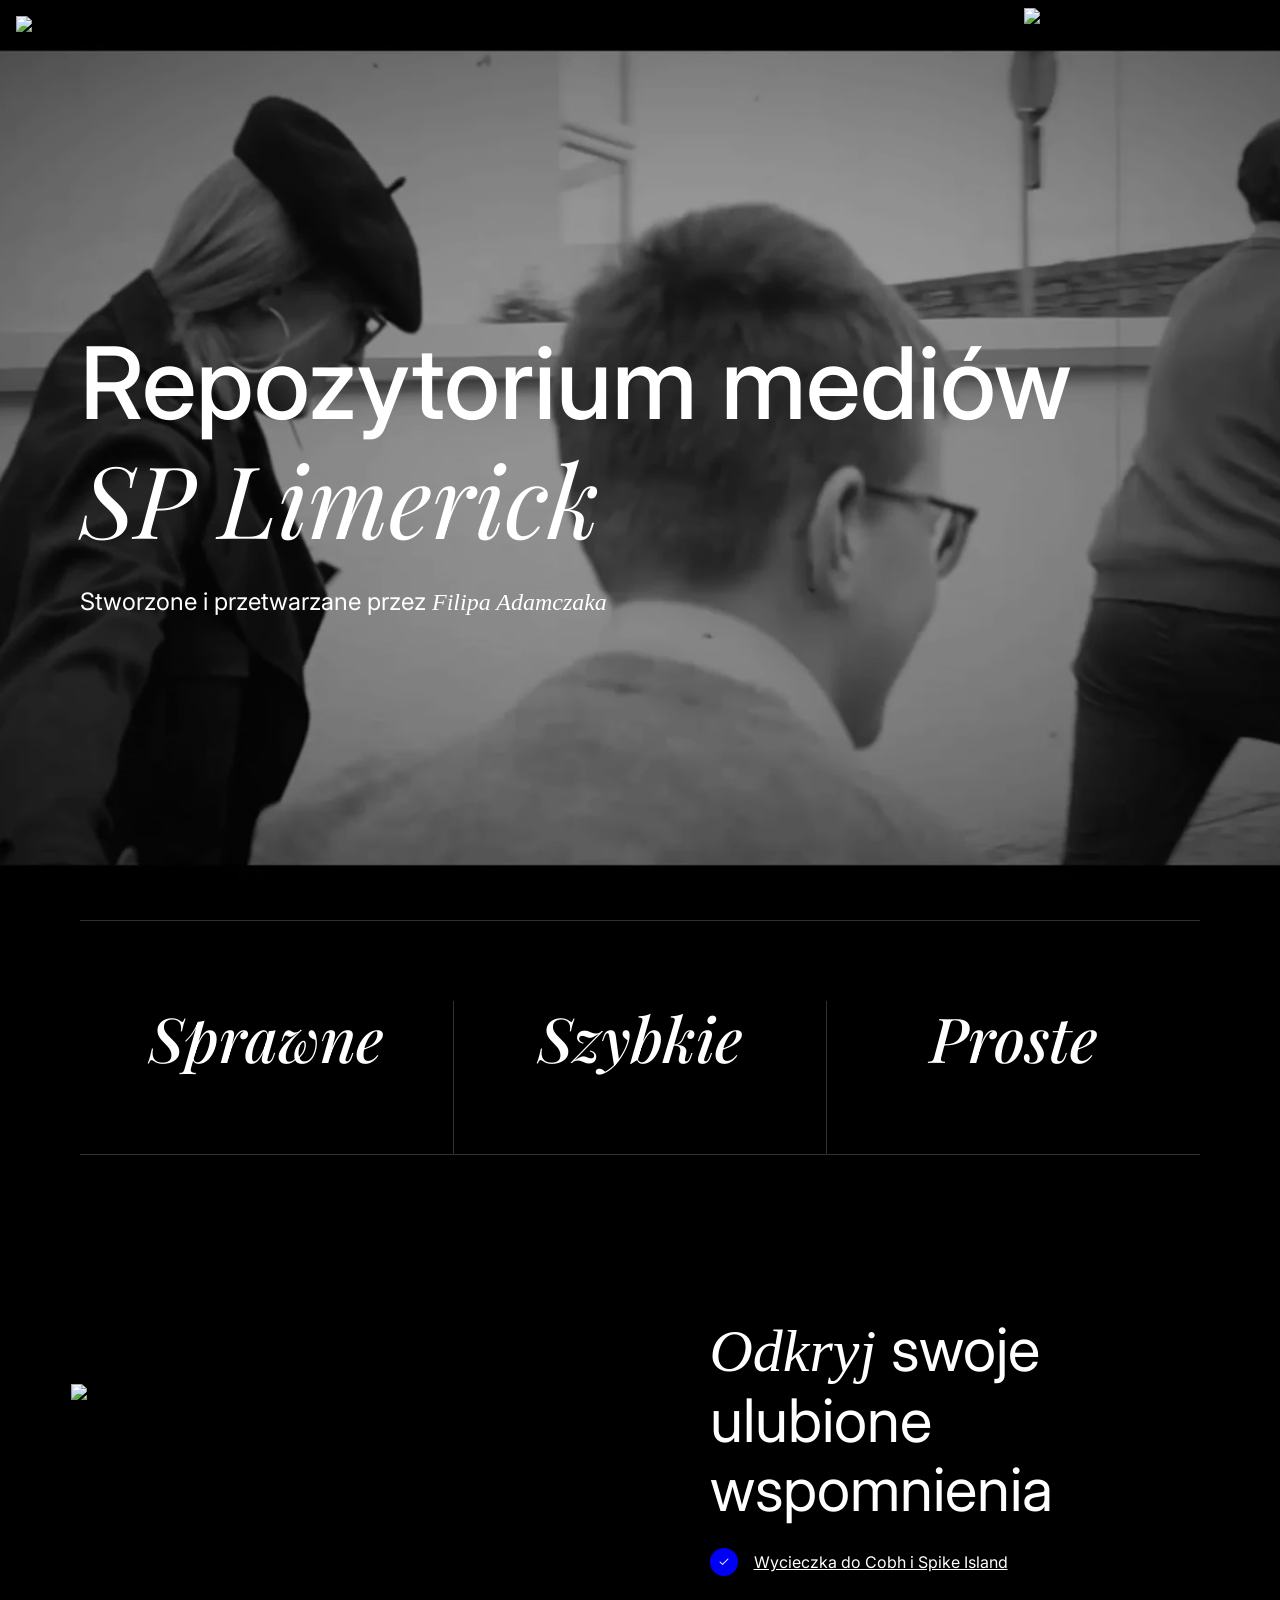
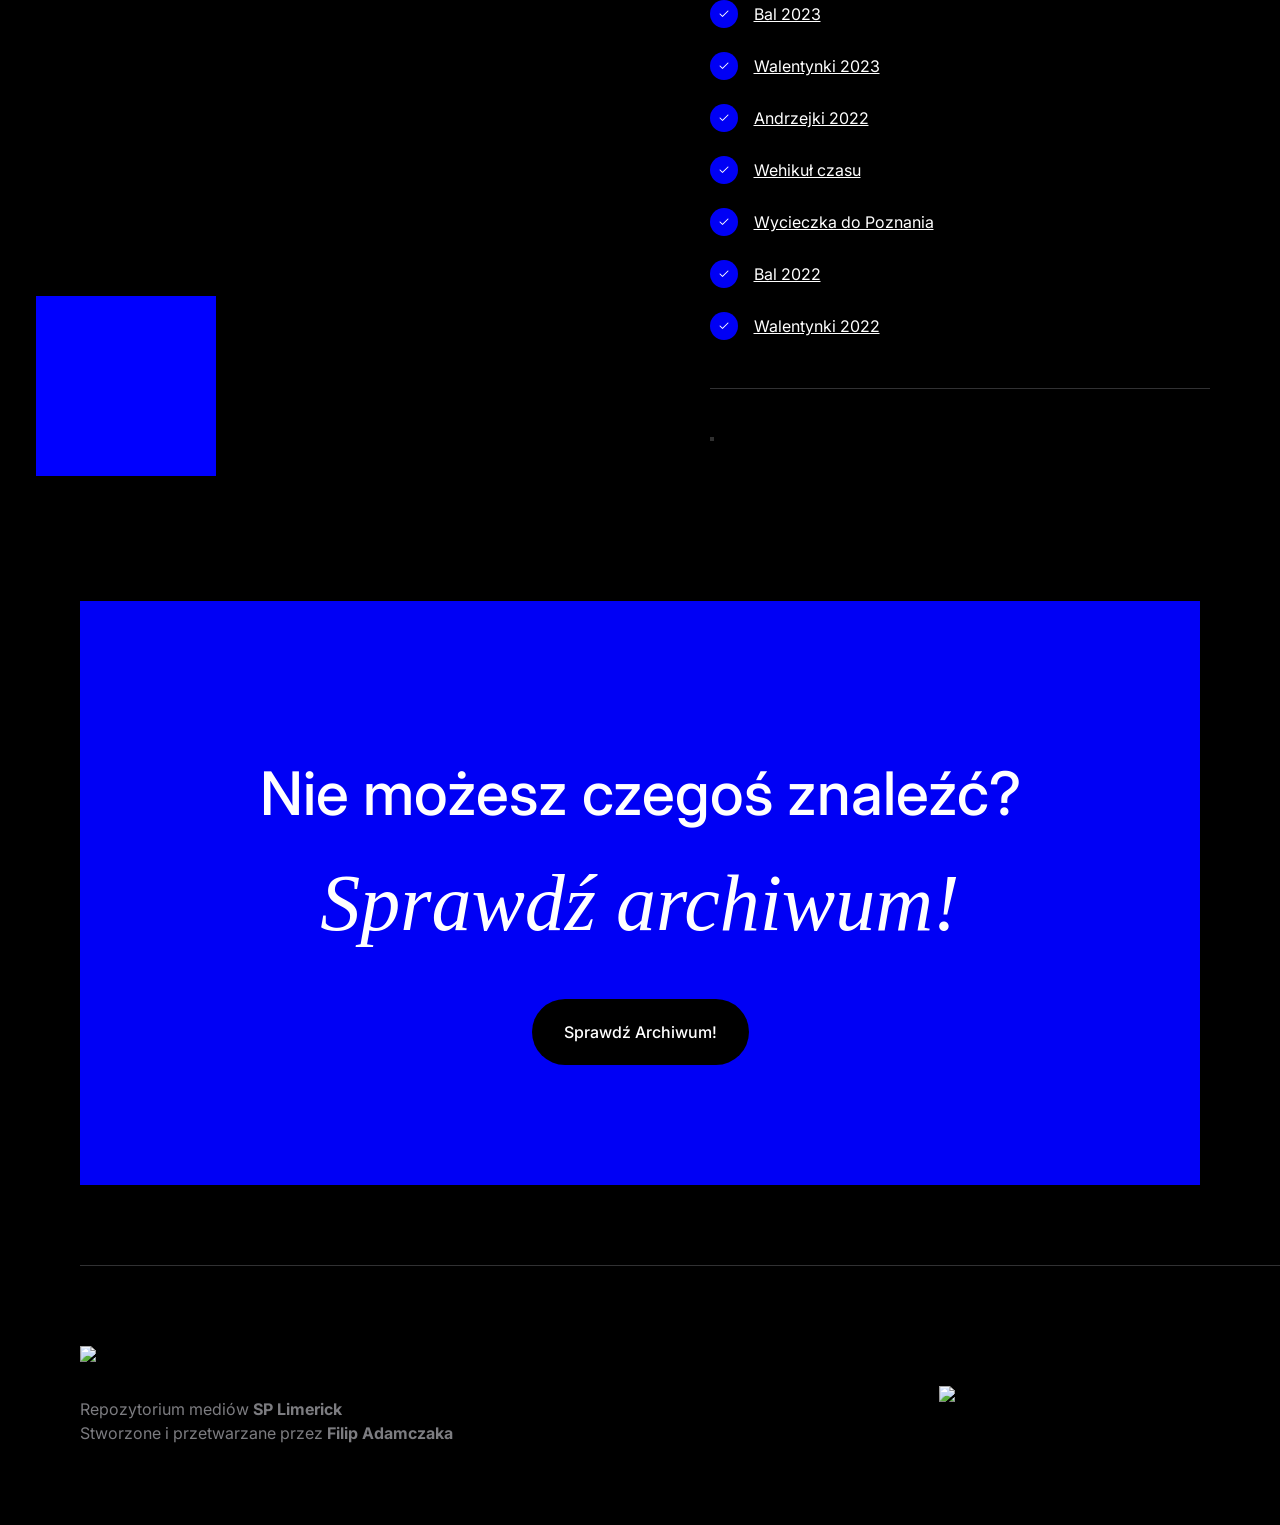
==== index.html @ 683670c6 "Update index.html" ====
<!DOCTYPE html>
<html lang="en">
  <head>
    <title>SP Limerick Media</title>
    <meta property="og:title" content="SP Limerick Media" />
    <meta name="viewport" content="width=device-width, initial-scale=1.0" />
    <meta charset="utf-8" />
    <meta property="twitter:card" content="summary_large_image" />

    <style data-tag="reset-style-sheet">
      html {  line-height: 1.15;}body {  margin: 0;}* {  box-sizing: border-box;  border-width: 0;  border-style: solid;}p,li,ul,pre,div,h1,h2,h3,h4,h5,h6,figure,blockquote,figcaption {  margin: 0;  padding: 0;}button {  background-color: transparent;}button,input,optgroup,select,textarea {  font-family: inherit;  font-size: 100%;  line-height: 1.15;  margin: 0;}button,select {  text-transform: none;}button,[type="button"],[type="reset"],[type="submit"] {  -webkit-appearance: button;}button::-moz-focus-inner,[type="button"]::-moz-focus-inner,[type="reset"]::-moz-focus-inner,[type="submit"]::-moz-focus-inner {  border-style: none;  padding: 0;}button:-moz-focus,[type="button"]:-moz-focus,[type="reset"]:-moz-focus,[type="submit"]:-moz-focus {  outline: 1px dotted ButtonText;}a {  color: inherit;  text-decoration: inherit;}input {  padding: 2px 4px;}img {  display: block;}html { scroll-behavior: smooth  }
    </style>
    <style data-tag="default-style-sheet">
      html {
        font-family: Inter;
        font-size: 16px;
      }

      body {
        font-weight: 400;
        font-style:normal;
        text-decoration: none;
        text-transform: none;
        letter-spacing: normal;
        line-height: 1.15;
        color: var(--dl-color-gray-black);
        background-color: var(--dl-color-gray-white);

      }
    </style>
    <link
      rel="shortcut icon"
      href="public/playground_assets/favicon.png"
      type="icon/png"
      sizes="32x32"
    />
    <link
      rel="stylesheet"
      href="https://fonts.googleapis.com/css2?family=Playfair+Display:ital,wght@0,400;0,500;0,600;0,700;0,800;0,900;1,400;1,500;1,600;1,700;1,800;1,900&amp;display=swap"
      data-tag="font"
    />
    <link
      rel="stylesheet"
      href="https://fonts.googleapis.com/css2?family=Inter:wght@100;200;300;400;500;600;700;800;900&amp;display=swap"
      data-tag="font"
    />
    <!--This is the head section-->
    <script type="text/javascript">
    (function(c,l,a,r,i,t,y){
        c[a]=c[a]||function(){(c[a].q=c[a].q||[]).push(arguments)};
        t=l.createElement(r);t.async=1;t.src="https://www.clarity.ms/tag/"+i;
        y=l.getElementsByTagName(r)[0];y.parentNode.insertBefore(t,y);
    })(window, document, "clarity", "script", "gxp3l5pkmu");
</script>
    <!-- <style> ... </style> -->
    <link
      rel="stylesheet"
      href="https://unpkg.com/blaze-slider@latest/dist/blaze.css"
    />
    <link rel="stylesheet" href="./style.css" />
  </head>
  <body>
    <div>
      <script
        type="text/javascript"
        src="https://unpkg.com/dangerous-html@0.1.12/dist/default/lib.umd.js"
      ></script>
      <link href="./home.css" rel="stylesheet" />

      <div class="home-container">
        <section class="home-hero">
          <video
            src="https://cdn-splimerick.filipadamczak.com/Filmik%20Strona.mp4"
            loop=""
            muted=""
            poster="public/playground_assets/2023-05-01%20%5B1%5D-1000h.png"
            preload="auto"
            autoplay=""
            playsinline=""
            class="home-video"
          ></video>
          <header data-thq="thq-navbar" class="home-navbar">
            <img
              alt="image"
              src="https://ccs-blob.filipadamczak.com/sp-limerick/SP%20Limerick%20Logo.png"
              class="home-branding"
            />
            <div data-thq="thq-burger-menu" class="home-burger-menu"></div>
            <div class="home-container1">
              <a
                href="https://filipadamczak.com"
                target="_blank"
                rel="noreferrer noopener"
                class="home-link"
              >
                <img
                  alt="image"
                  src="https://blob-assets.filipadamczak.com/public/Logo%20Upscaled%20(Cropped)%20White.png"
                  class="home-branding1"
                />
              </a>
            </div>
            <div data-thq="thq-mobile-menu" class="home-mobile-menu">
              <div
                data-thq="thq-mobile-menu-nav"
                data-role="Nav"
                class="home-nav"
              >
                <div class="home-container2">
                  <img
                    alt="image"
                    src="public/playground_assets/logo.svg"
                    class="home-image"
                  />
                  <div data-thq="thq-close-menu" class="home-menu-close">
                    <svg viewBox="0 0 1024 1024" class="home-icon">
                      <path
                        d="M810 274l-238 238 238 238-60 60-238-238-238 238-60-60 238-238-238-238 60-60 238 238 238-238z"
                      ></path>
                    </svg>
                  </div>
                </div>
                <nav
                  data-thq="thq-mobile-menu-nav-links"
                  data-role="Nav"
                  class="home-nav1"
                >
                  <span class="home-text">About</span>
                  <span class="home-text01">Features</span>
                  <span class="home-text02">Pricing</span>
                  <span class="home-text03">Team</span>
                  <span class="home-text04">Blog</span>
                </nav>
                <div class="home-container3">
                  <button class="home-login button">Login</button>
                  <button class="button">Register</button>
                </div>
              </div>
              <div class="home-icon-group">
                <svg viewBox="0 0 950.8571428571428 1024" class="home-icon02">
                  <path
                    d="M925.714 233.143c-25.143 36.571-56.571 69.143-92.571 95.429 0.571 8 0.571 16 0.571 24 0 244-185.714 525.143-525.143 525.143-104.571 0-201.714-30.286-283.429-82.857 14.857 1.714 29.143 2.286 44.571 2.286 86.286 0 165.714-29.143 229.143-78.857-81.143-1.714-149.143-54.857-172.571-128 11.429 1.714 22.857 2.857 34.857 2.857 16.571 0 33.143-2.286 48.571-6.286-84.571-17.143-148-91.429-148-181.143v-2.286c24.571 13.714 53.143 22.286 83.429 23.429-49.714-33.143-82.286-89.714-82.286-153.714 0-34.286 9.143-65.714 25.143-93.143 90.857 112 227.429 185.143 380.571 193.143-2.857-13.714-4.571-28-4.571-42.286 0-101.714 82.286-184.571 184.571-184.571 53.143 0 101.143 22.286 134.857 58.286 41.714-8 81.714-23.429 117.143-44.571-13.714 42.857-42.857 78.857-81.143 101.714 37.143-4 73.143-14.286 106.286-28.571z"
                  ></path></svg
                ><svg viewBox="0 0 877.7142857142857 1024" class="home-icon04">
                  <path
                    d="M585.143 512c0-80.571-65.714-146.286-146.286-146.286s-146.286 65.714-146.286 146.286 65.714 146.286 146.286 146.286 146.286-65.714 146.286-146.286zM664 512c0 124.571-100.571 225.143-225.143 225.143s-225.143-100.571-225.143-225.143 100.571-225.143 225.143-225.143 225.143 100.571 225.143 225.143zM725.714 277.714c0 29.143-23.429 52.571-52.571 52.571s-52.571-23.429-52.571-52.571 23.429-52.571 52.571-52.571 52.571 23.429 52.571 52.571zM438.857 152c-64 0-201.143-5.143-258.857 17.714-20 8-34.857 17.714-50.286 33.143s-25.143 30.286-33.143 50.286c-22.857 57.714-17.714 194.857-17.714 258.857s-5.143 201.143 17.714 258.857c8 20 17.714 34.857 33.143 50.286s30.286 25.143 50.286 33.143c57.714 22.857 194.857 17.714 258.857 17.714s201.143 5.143 258.857-17.714c20-8 34.857-17.714 50.286-33.143s25.143-30.286 33.143-50.286c22.857-57.714 17.714-194.857 17.714-258.857s5.143-201.143-17.714-258.857c-8-20-17.714-34.857-33.143-50.286s-30.286-25.143-50.286-33.143c-57.714-22.857-194.857-17.714-258.857-17.714zM877.714 512c0 60.571 0.571 120.571-2.857 181.143-3.429 70.286-19.429 132.571-70.857 184s-113.714 67.429-184 70.857c-60.571 3.429-120.571 2.857-181.143 2.857s-120.571 0.571-181.143-2.857c-70.286-3.429-132.571-19.429-184-70.857s-67.429-113.714-70.857-184c-3.429-60.571-2.857-120.571-2.857-181.143s-0.571-120.571 2.857-181.143c3.429-70.286 19.429-132.571 70.857-184s113.714-67.429 184-70.857c60.571-3.429 120.571-2.857 181.143-2.857s120.571-0.571 181.143 2.857c70.286 3.429 132.571 19.429 184 70.857s67.429 113.714 70.857 184c3.429 60.571 2.857 120.571 2.857 181.143z"
                  ></path></svg
                ><svg viewBox="0 0 602.2582857142856 1024" class="home-icon06">
                  <path
                    d="M548 6.857v150.857h-89.714c-70.286 0-83.429 33.714-83.429 82.286v108h167.429l-22.286 169.143h-145.143v433.714h-174.857v-433.714h-145.714v-169.143h145.714v-124.571c0-144.571 88.571-223.429 217.714-223.429 61.714 0 114.857 4.571 130.286 6.857z"
                  ></path>
                </svg>
              </div>
            </div>
          </header>
          <div class="home-hero-content">
            <div class="home-header-container">
              <div class="home-header">
                <h1 class="home-heading">
                  <span>Repozytorium mediów</span>
                  <span class="home-text06">SP Limerick</span>
                </h1>
              </div>
              <p class="home-caption">
                <span>Stworzone i przetwarzane przez</span>
                <span class="home-text08">Filipa Adamczaka</span>
              </p>
            </div>
          </div>
        </section>
        <section class="home-statistics">
          <div class="home-content">
            <div class="home-stat"><h3 class="home-header1">Sprawne</h3></div>
            <div class="home-stat1"><h3 class="home-header2">Szybkie</h3></div>
            <div class="home-stat2"><h3 class="home-header3">Proste</h3></div>
          </div>
        </section>
        <section class="home-experience">
          <div class="home-images">
            <div class="home-square"></div>
            <img
              alt="image"
              src="http://ccs-blob.filipadamczak.com/sp-limerick/IMG_9161-min.png"
              loading="eager"
              class="home-image1"
            />
          </div>
          <div class="home-content1">
            <div class="home-header4">
              <div class="home-header-container1">
                <div class="home-header5">
                  <h2 class="home-heading1">
                    <span class="home-text09">Odkryj</span>
                    <span class="home-text10">swoje ulubione wspomnienia</span>
                  </h2>
                </div>
              </div>
              <div class="home-checkmarks">
                <div class="home-check">
                  <div class="home-mark">
                    <svg viewBox="0 0 1024 1024" class="home-icon08">
                      <path
                        d="M823.168 225.835l-439.168 439.168-183.168-183.168c-16.683-16.683-43.691-16.683-60.331 0s-16.683 43.691 0 60.331l213.333 213.333c16.683 16.683 43.691 16.683 60.331 0l469.333-469.333c16.683-16.683 16.683-43.691 0-60.331s-43.691-16.683-60.331 0z"
                      ></path>
                    </svg>
                  </div>
                  <a
                    href="https://filipadamczak-my.sharepoint.com/personal/filip_filipadamczak_com/_layouts/15/guestaccess.aspx?folderid=02a0b599914494389ad42251183e16175&amp;authkey=AcMAd1RqOwuYoLuSxH-uqhs&amp;e=JnrC5P"
                    target="_blank"
                    rel="noreferrer noopener"
                    class="home-link01"
                  >
                    <span>Wycieczka do Cobh i Spike Island</span>
                    <br />
                  </a>
                </div>
                <div class="home-check1">
                  <div class="home-mark1">
                    <svg viewBox="0 0 1024 1024" class="home-icon10">
                      <path
                        d="M823.168 225.835l-439.168 439.168-183.168-183.168c-16.683-16.683-43.691-16.683-60.331 0s-16.683 43.691 0 60.331l213.333 213.333c16.683 16.683 43.691 16.683 60.331 0l469.333-469.333c16.683-16.683 16.683-43.691 0-60.331s-43.691-16.683-60.331 0z"
                      ></path>
                    </svg>
                  </div>
                  <a
                    href="https://filipadamczak-my.sharepoint.com/personal/filip_filipadamczak_com/_layouts/15/guestaccess.aspx?folderid=01fcbf739a4ff4244b2dd5956a42b3aee&amp;authkey=ATx5HWiwb44nwzX4aOu2Ka8&amp;e=3gxUBT"
                    target="_blank"
                    rel="noreferrer noopener"
                    class="home-link02"
                  >
                    Bal 2023
                  </a>
                </div>
                <div class="home-check2">
                  <div class="home-mark2">
                    <svg viewBox="0 0 1024 1024" class="home-icon12">
                      <path
                        d="M823.168 225.835l-439.168 439.168-183.168-183.168c-16.683-16.683-43.691-16.683-60.331 0s-16.683 43.691 0 60.331l213.333 213.333c16.683 16.683 43.691 16.683 60.331 0l469.333-469.333c16.683-16.683 16.683-43.691 0-60.331s-43.691-16.683-60.331 0z"
                      ></path>
                    </svg>
                  </div>
                  <a
                    href="https://filipadamczak-my.sharepoint.com/personal/filip_filipadamczak_com/_layouts/15/guestaccess.aspx?folderid=016effb9b007f4c73b99d6dff1c5afe87&amp;authkey=AfjcPGSN0WfAYZ_0Mjq0sW4&amp;e=fj2Yh7"
                    target="_blank"
                    rel="noreferrer noopener"
                    class="home-link03"
                  >
                    Walentynki 2023
                  </a>
                </div>
                <div class="home-check3">
                  <div class="home-mark3">
                    <svg viewBox="0 0 1024 1024" class="home-icon14">
                      <path
                        d="M823.168 225.835l-439.168 439.168-183.168-183.168c-16.683-16.683-43.691-16.683-60.331 0s-16.683 43.691 0 60.331l213.333 213.333c16.683 16.683 43.691 16.683 60.331 0l469.333-469.333c16.683-16.683 16.683-43.691 0-60.331s-43.691-16.683-60.331 0z"
                      ></path>
                    </svg>
                  </div>
                  <a
                    href="https://filipadamczak-my.sharepoint.com/personal/filip_filipadamczak_com/_layouts/15/guestaccess.aspx?folderid=0ee6f9d4d08834488b7455e1b4be608fb&amp;authkey=AcQklXoSgnJ-63887XmArR4&amp;e=xPGD71"
                    target="_blank"
                    rel="noreferrer noopener"
                    class="home-link04"
                  >
                    Andrzejki 2022
                  </a>
                </div>
                <div class="home-check4">
                  <div class="home-mark4">
                    <svg viewBox="0 0 1024 1024" class="home-icon16">
                      <path
                        d="M823.168 225.835l-439.168 439.168-183.168-183.168c-16.683-16.683-43.691-16.683-60.331 0s-16.683 43.691 0 60.331l213.333 213.333c16.683 16.683 43.691 16.683 60.331 0l469.333-469.333c16.683-16.683 16.683-43.691 0-60.331s-43.691-16.683-60.331 0z"
                      ></path>
                    </svg>
                  </div>
                  <a
                    href="https://filipadamczak-my.sharepoint.com/personal/filip_filipadamczak_com/_layouts/15/guestaccess.aspx?folderid=006a41e6026ef476a8a5d2c0b2921f325&amp;authkey=AVzF8C7J87rmwbfgvB8iPxA&amp;e=FfNuc4"
                    target="_blank"
                    rel="noreferrer noopener"
                    class="home-link05"
                  >
                    Wehikuł czasu
                  </a>
                </div>
                <div class="home-check5">
                  <div class="home-mark5">
                    <svg viewBox="0 0 1024 1024" class="home-icon18">
                      <path
                        d="M823.168 225.835l-439.168 439.168-183.168-183.168c-16.683-16.683-43.691-16.683-60.331 0s-16.683 43.691 0 60.331l213.333 213.333c16.683 16.683 43.691 16.683 60.331 0l469.333-469.333c16.683-16.683 16.683-43.691 0-60.331s-43.691-16.683-60.331 0z"
                      ></path>
                    </svg>
                  </div>
                  <a
                    href="https://filipadamczak-my.sharepoint.com/personal/filip_filipadamczak_com/_layouts/15/guestaccess.aspx?folderid=0e0e594c2cf5f49b38a7736758115ee82&amp;authkey=AaWKbink26ZsaRet6jGJwas&amp;e=zv1NYG"
                    target="_blank"
                    rel="noreferrer noopener"
                    class="home-link06"
                  >
                    Wycieczka do Poznania
                  </a>
                </div>
                <div class="home-check6">
                  <div class="home-mark6">
                    <svg viewBox="0 0 1024 1024" class="home-icon20">
                      <path
                        d="M823.168 225.835l-439.168 439.168-183.168-183.168c-16.683-16.683-43.691-16.683-60.331 0s-16.683 43.691 0 60.331l213.333 213.333c16.683 16.683 43.691 16.683 60.331 0l469.333-469.333c16.683-16.683 16.683-43.691 0-60.331s-43.691-16.683-60.331 0z"
                      ></path>
                    </svg>
                  </div>
                  <a
                    href="https://filipadamczak-my.sharepoint.com/personal/filip_filipadamczak_com/_layouts/15/guestaccess.aspx?folderid=067d9b7403c0b4b0aa3903c9ce6a5c84b&amp;authkey=Ae63dDQdIKiRPOkwkW3kAW8&amp;e=a09r9g"
                    target="_blank"
                    rel="noreferrer noopener"
                    class="home-link07"
                  >
                    Bal 2022
                  </a>
                </div>
                <div class="home-check7">
                  <div class="home-mark7">
                    <svg viewBox="0 0 1024 1024" class="home-icon22">
                      <path
                        d="M823.168 225.835l-439.168 439.168-183.168-183.168c-16.683-16.683-43.691-16.683-60.331 0s-16.683 43.691 0 60.331l213.333 213.333c16.683 16.683 43.691 16.683 60.331 0l469.333-469.333c16.683-16.683 16.683-43.691 0-60.331s-43.691-16.683-60.331 0z"
                      ></path>
                    </svg>
                  </div>
                  <a
                    href="https://filipadamczak-my.sharepoint.com/personal/filip_filipadamczak_com/_layouts/15/guestaccess.aspx?folderid=0a07707d7262a430cad7d50e803e9c0d1&amp;authkey=AUK_2tAzVd1ctJ2fL8TYGdc&amp;e=yGq73y"
                    target="_blank"
                    rel="noreferrer noopener"
                    class="home-link08"
                  >
                    Walentynki 2022
                  </a>
                </div>
              </div>
            </div>
            <div class="home-testimonial"></div>
          </div>
        </section>
        <section class="home-create">
          <div class="home-content2">
            <div class="home-header6">
              <h2 class="home-heading2">
                <span class="home-text13">Nie możesz czegoś znaleźć?</span>
                <br />
                <span class="home-text14">Sprawdź archiwum!</span>
                <br />
              </h2>
            </div>
            <a
              href="https://archive.filipadamczak.com"
              target="_blank"
              rel="noreferrer noopener"
              class="home-link09 button"
            >
              <span class="home-text16">
                <span>Sprawdź archiwum!</span>
                <br />
              </span>
            </a>
          </div>
        </section>
        <div class="home-footer">
          <div class="home-content3">
            <div class="home-main">
              <div class="home-branding2">
                <a
                  href="https://filipadamczak.com"
                  target="_blank"
                  rel="noreferrer noopener"
                  class="home-link10"
                >
                  <img
                    alt="image"
                    src="https://blob-assets.filipadamczak.com/public/Logo%20Upscaled%20(Cropped)%20White.png"
                    class="home-image2"
                  />
                </a>
                <span class="home-text19">
                  <span>Repozytorium mediów</span>
                  <span class="home-text21">SP Limerick</span>
                  <br />
                  <span>Stworzone i przetwarzane przez</span>
                  <span class="home-text24">Filip Adamczaka</span>
                  <br />
                  <span></span>
                </span>
              </div>
              <div class="home-links"></div>
              <img
                alt="image"
                src="https://ccs-blob.filipadamczak.com/sp-limerick/SP%20Limerick%20Logo.png"
                class="home-image2"
              />
            </div>
          </div>
        </div>
        <div>
          <dangerous-html
            html="<script>
document.addEventListener('DOMContentLoaded', function() {
  // get the element with the 'scroll-top' data-role
  const scrollTopBtn = document.querySelector('[data-role='scroll-top']');

  // when the element is clicked
  scrollTopBtn.addEventListener('click', function() {
    // smoothly scroll to the top of the page
    window.scrollTo({
      top: 0,
      behavior: 'smooth'
    });
  });
});
</script>
"
          ></dangerous-html>
        </div>
      </div>
    </div>
    <script
      data-section-id="navbar"
      src="https://unpkg.com/@teleporthq/teleport-custom-scripts"
    ></script>
    <script src="https://unpkg.com/blaze-slider@latest/dist/blaze-slider.min.js"></script>
  </body>
</html>
---- style.css ----
:root {
  --dl-color-gray-500: #595959;
  --dl-color-gray-700: #999999;
  --dl-color-gray-900: #D9D9D9;
  --dl-size-size-large: 144px;
  --dl-size-size-small: 48px;
  --dl-color-danger-300: #A22020;
  --dl-color-danger-500: #BF2626;
  --dl-color-danger-700: #E14747;
  --dl-color-gray-black: #000000;
  --dl-color-gray-white: #FFFFFF;
  --dl-size-size-medium: 96px;
  --dl-size-size-xlarge: 192px;
  --dl-size-size-xsmall: 16px;
  --dl-space-space-unit: 16px;
  --dl-color-primary-100: #003EB3;
  --dl-color-primary-300: #0074F0;
  --dl-color-primary-500: #14A9FF;
  --dl-color-primary-700: #85DCFF;
  --dl-color-success-300: #199033;
  --dl-color-success-500: #32A94C;
  --dl-color-success-700: #4CC366;
  --dl-size-size-xxlarge: 288px;
  --dl-size-size-maxwidth: 1400px;
  --dl-radius-radius-round: 50%;
  --dl-space-space-halfunit: 8px;
  --dl-space-space-sixunits: 96px;
  --dl-space-space-twounits: 32px;
  --dl-radius-radius-radius2: 2px;
  --dl-radius-radius-radius4: 4px;
  --dl-radius-radius-radius8: 8px;
  --dl-space-space-fiveunits: 80px;
  --dl-space-space-fourunits: 64px;
  --dl-space-space-threeunits: 48px;
  --dl-space-space-oneandhalfunits: 24px;
}
.button {
  color: #ffffff;
  cursor: pointer;
  display: inline-block;
  padding: 0.5rem 1rem;
  font-style: normal;
  transition: 0.3s;
  font-weight: 500;
  padding-top: var(--dl-space-space-oneandhalfunits);
  border-color: var(--dl-color-gray-black);
  border-width: 0px;
  padding-left: var(--dl-space-space-twounits);
  border-radius: 40px;
  padding-right: var(--dl-space-space-twounits);
  padding-bottom: var(--dl-space-space-oneandhalfunits);
  background-color: #0000F5;
}
.button:hover {
  opacity: 0.7;
}
.input {
  color: var(--dl-color-gray-black);
  cursor: auto;
  padding: 0.5rem 1rem;
  border-color: var(--dl-color-gray-black);
  border-width: 1px;
  border-radius: 4px;
  background-color: var(--dl-color-gray-white);
}
.textarea {
  color: var(--dl-color-gray-black);
  cursor: auto;
  padding: 0.5rem;
  border-color: var(--dl-color-gray-black);
  border-width: 1px;
  border-radius: 4px;
  background-color: var(--dl-color-gray-white);
}
.list {
  width: 100%;
  margin: 1em 0px 1em 0px;
  display: block;
  padding: 0px 0px 0px 1.5rem;
  list-style-type: none;
  list-style-position: outside;
}
.list-item {
  display: list-item;
}
.teleport-show {
  display: flex !important;
  transform: translateX(0%) !important;
}
.slide-title {
  color: white;
  cursor: pointer;
  display: flex;
  font-size: 16px;
  transition: 0.3s;
  align-items: flex-start;
  font-weight: 500;
  border-color: transparent;
  flex-direction: row;
  padding-bottom: var(--dl-space-space-halfunit);
  justify-content: space-between;
  border-bottom-width: 2px;
}
.slide-title:hover {
  opacity: 0.5;
}
.slide-title-active {
  border-color: #0000F5;
}
.banner {
  cursor: pointer;
  display: flex;
  max-width: auto;
  align-items: flex-start;
  border-width: 0px;
  flex-direction: row;
  background-color: #0000F5;
}
.banner-smaller {
  width: 620px;
  height: 460px;
}
.swiper-pagination {
  cursor: grab;
  z-index: 10;
  list-style: none;
  text-align: center;
}
.swiper-pagination-bullet {
  width: 12px;
  cursor: pointer;
  height: 12px;
  display: inline-block;
  transition: width .25s ease;
  border-radius: 12px;
  background-color: ef9911;
}
.swiper-pagination-bullet-active {
  width: 45px;
  opacity: 1 !important;
}
.objective {
  gap: var(--dl-space-space-oneandhalfunits);
  width: 100%;
  display: flex;
  max-width: 280px;
  align-items: flex-start;
  flex-direction: column;
  justify-content: flex-start;
}
.value {
  width: 100%;
  display: flex;
  align-items: center;
  padding-top: var(--dl-space-space-oneandhalfunits);
  flex-direction: row;
  padding-bottom: var(--dl-space-space-oneandhalfunits);
  justify-content: center;
}
.accordion {
  gap: var(--dl-space-space-oneandhalfunits);
  width: 100%;
  cursor: pointer;
  display: flex;
  align-items: baseline;
  padding-top: var(--dl-space-space-oneandhalfunits);
  border-color: #313133;
  flex-direction: row;
  padding-bottom: var(--dl-space-space-oneandhalfunits);
  justify-content: space-between;
  border-bottom-width: 1px;
}
.accordion-content {
  color: #7C7C80;
  width: 100%;
  display: none;
  max-width: 560px;
  line-height: 24px;
}
.accordion-active {
  display: flex;
}



.blaze-track {
  cursor: grabbing;
}


.slider {
  -slides-to-show: 3;
}

.Content {
  font-size: 16px;
  font-family: Inter;
  font-weight: 400;
  line-height: 1.15;
  text-transform: none;
  text-decoration: none;
}
@media(max-width: 991px) {
  .banner {
    flex-direction: column;
  }
  .swiper-pagination-bullet {
    opacity: 0.5;
    background-color: #ffffff;
  }
  .objective {
    flex: 1;
  }
  .accordion {
    gap: var(--dl-space-space-unit);
    padding-top: var(--dl-space-space-unit);
    padding-bottom: var(--dl-space-space-unit);
  }
  .accordion-content {
    font-size: 14px;
    line-height: 21px;
  }
}
@media(max-width: 767px) {
  .objective {
    gap: var(--dl-space-space-unit);
    max-width: 100%;
  }
  .value {
    padding-top: 0px;
    padding-bottom: var(--dl-space-space-unit);
  }
}
@media(max-width: 479px) {
  .button {
    width: 100%;
  }
}
---- home.css ----
.home-container {
  width: 100%;
  display: flex;
  overflow: hidden;
  min-height: 100vh;
  align-items: center;
  flex-direction: column;
  background-color: #000000;
}
.home-hero {
  width: 100%;
  height: 920px;
  display: flex;
  position: relative;
  align-items: center;
  padding-left: var(--dl-space-space-fiveunits);
  flex-direction: column;
  justify-content: flex-start;
}
.home-video {
  top: 0px;
  left: 0px;
  width: 100%;
  filter: opacity(0.6);
  height: 916px;
  position: absolute;
  object-fit: cover;
}
.home-navbar {
  top: 0px;
  right: 0px;
  width: 100%;
  display: flex;
  z-index: 1000;
  position: absolute;
  max-width: var(--dl-size-size-maxwidth);
  align-self: flex-start;
  align-items: center;
  justify-content: space-between;
}
.home-branding {
  width: 80px;
  height: auto;
  margin-top: var(--dl-space-space-unit);
  object-fit: cover;
  margin-left: var(--dl-space-space-unit);
}
.home-burger-menu {
  display: flex;
  align-items: center;
  justify-content: center;
}
.home-container1 {
  flex: 0 0 auto;
  width: auto;
  height: auto;
  display: flex;
  align-items: space-between;
  flex-direction: column;
}
.home-link {
  display: contents;
}
.home-branding1 {
  width: 240px;
  align-self: center;
  margin-top: 0px;
  object-fit: cover;
  margin-right: var(--dl-space-space-unit);
  text-decoration: none;
}
.home-mobile-menu {
  top: 0px;
  left: 0px;
  color: var(--dl-color-gray-white);
  width: 100%;
  height: 100vh;
  display: flex;
  padding: 32px;
  z-index: 100;
  position: fixed;
  transform: translateX(100%);
  transition: 0.5s;
  flex-direction: column;
  justify-content: space-between;
  background-color: var(--dl-color-gray-black);
}
.home-nav {
  display: flex;
  align-items: flex-start;
  flex-direction: column;
}
.home-container2 {
  width: 100%;
  display: flex;
  align-items: center;
  margin-bottom: var(--dl-space-space-threeunits);
  justify-content: space-between;
}
.home-image {
  height: 2rem;
}
.home-menu-close {
  display: flex;
  align-items: center;
  justify-content: center;
}
.home-icon {
  fill: var(--dl-color-gray-white);
  width: var(--dl-size-size-xsmall);
  height: var(--dl-size-size-xsmall);
}
.home-nav1 {
  flex: 0 0 auto;
  display: flex;
  align-items: flex-start;
  flex-direction: column;
}
.home-text {
  margin-bottom: var(--dl-space-space-unit);
}
.home-text01 {
  margin-bottom: var(--dl-space-space-unit);
}
.home-text02 {
  margin-bottom: var(--dl-space-space-unit);
}
.home-text03 {
  margin-bottom: var(--dl-space-space-unit);
}
.home-text04 {
  margin-bottom: var(--dl-space-space-unit);
}
.home-container3 {
  flex: 0 0 auto;
  width: auto;
  display: flex;
  margin-top: var(--dl-space-space-unit);
  align-items: center;
  flex-direction: row;
}
.home-login {
  margin-right: var(--dl-space-space-twounits);
}
.home-icon-group {
  fill: var(--dl-color-gray-white);
  display: flex;
}
.home-icon02 {
  width: var(--dl-size-size-xsmall);
  height: var(--dl-size-size-xsmall);
  margin-right: var(--dl-space-space-twounits);
}
.home-icon04 {
  width: var(--dl-size-size-xsmall);
  height: var(--dl-size-size-xsmall);
  margin-right: var(--dl-space-space-twounits);
}
.home-icon06 {
  width: var(--dl-size-size-xsmall);
  height: var(--dl-size-size-xsmall);
}
.home-hero-content {
  gap: var(--dl-space-space-fiveunits);
  width: 100%;
  height: 913px;
  display: flex;
  z-index: 100;
  max-width: var(--dl-size-size-maxwidth);
  align-items: flex-start;
  flex-direction: column;
  justify-content: center;
}
.home-header-container {
  gap: var(--dl-space-space-oneandhalfunits);
  display: flex;
  align-items: flex-start;
  flex-direction: column;
  justify-content: center;
}
.home-header {
  display: flex;
  align-items: flex-start;
  flex-direction: column;
}
.home-heading {
  color: rgb(255, 255, 255);
  width: 1000px;
  font-size: 100px;
  max-width: 1000px;
  font-style: normal;
  margin-top: var(--dl-space-space-unit);
  font-weight: 500;
  padding-top: var(--dl-space-space-unit);
}
.home-text06 {
  font-style: italic;
  font-family: Playfair Display;
  font-weight: 400;
}
.home-caption {
  color: rgb(255, 255, 255);
  font-size: 24px;
  max-width: 600px;
  line-height: 36px;
}
.home-text08 {
  font-style: italic;
  font-family: Georgia;
  font-weight: 400;
}
.home-statistics {
  width: 100%;
  display: flex;
  max-width: var(--dl-size-size-maxwidth);
  align-items: center;
  padding-left: var(--dl-space-space-fiveunits);
  padding-right: var(--dl-space-space-fiveunits);
  flex-direction: column;
  padding-bottom: var(--dl-space-space-fiveunits);
  justify-content: center;
}
.home-content {
  width: 100%;
  display: flex;
  align-items: flex-start;
  padding-top: var(--dl-space-space-fiveunits);
  border-color: #313133;
  flex-direction: row;
  justify-content: flex-start;
  border-top-width: 1px;
  border-bottom-width: 1px;
}
.home-stat {
  gap: var(--dl-space-space-oneandhalfunits);
  flex: 1;
  display: flex;
  align-items: center;
  border-color: #313133;
  flex-direction: column;
  padding-bottom: var(--dl-space-space-fiveunits);
  justify-content: center;
  border-right-width: 1px;
}
.home-header1 {
  color: rgb(255, 255, 255);
  font-size: 62px;
  font-style: italic;
  text-align: center;
  font-family: Playfair Display;
  font-weight: 500;
  line-height: 73px;
}
.home-stat1 {
  gap: var(--dl-space-space-oneandhalfunits);
  flex: 1;
  display: flex;
  align-items: center;
  border-color: #313133;
  flex-direction: column;
  padding-bottom: var(--dl-space-space-fiveunits);
  justify-content: center;
  border-right-width: 1px;
}
.home-header2 {
  color: rgb(255, 255, 255);
  font-size: 62px;
  font-style: italic;
  text-align: center;
  font-family: Playfair Display;
  font-weight: 500;
  line-height: 73px;
}
.home-stat2 {
  gap: var(--dl-space-space-oneandhalfunits);
  flex: 1;
  display: flex;
  align-items: center;
  flex-direction: column;
  padding-bottom: var(--dl-space-space-fiveunits);
  justify-content: center;
}
.home-header3 {
  color: rgb(255, 255, 255);
  font-size: 62px;
  font-style: italic;
  text-align: center;
  font-family: Playfair Display;
  font-weight: 500;
  line-height: 73px;
}
.home-experience {
  gap: var(--dl-space-space-fourunits);
  width: 100%;
  display: flex;
  max-width: var(--dl-size-size-maxwidth);
  align-items: flex-end;
  padding-top: var(--dl-space-space-fiveunits);
  padding-left: var(--dl-space-space-fiveunits);
  padding-right: var(--dl-space-space-fiveunits);
  flex-direction: row;
  padding-bottom: var(--dl-space-space-fiveunits);
  justify-content: center;
}
.home-images {
  flex: 1;
  height: 100%;
  display: flex;
  position: relative;
  align-items: center;
  padding-top: var(--dl-space-space-halfunit);
  flex-direction: column;
  justify-content: center;
}
.home-square {
  left: -35px;
  width: 180px;
  bottom: -35px;
  display: flex;
  position: absolute;
  align-items: flex-start;
  aspect-ratio: 1;
  flex-direction: row;
  justify-content: flex-start;
  background-color: #0000FF;
}
.home-image1 {
  width: 575px;
  height: 657px;
  z-index: 100;
  align-self: flex-start;
  object-fit: cover;
}
.home-content1 {
  gap: var(--dl-space-space-threeunits);
  width: 100%;
  display: flex;
  max-width: 640px;
  align-items: flex-start;
  flex-direction: column;
  justify-content: center;
}
.home-header4 {
  gap: var(--dl-space-space-oneandhalfunits);
  width: 100%;
  display: flex;
  align-items: flex-start;
  border-color: #313133;
  flex-direction: column;
  padding-bottom: var(--dl-space-space-threeunits);
  justify-content: center;
  border-bottom-width: 1px;
}
.home-header-container1 {
  gap: var(--dl-space-space-oneandhalfunits);
  width: 100%;
  display: flex;
  align-items: flex-start;
  flex-direction: column;
  justify-content: center;
}
.home-header5 {
  display: flex;
  align-items: flex-start;
  flex-direction: column;
}
.home-heading1 {
  color: rgb(255, 255, 255);
  width: 500px;
  font-size: 60px;
  align-self: flex-start;
  text-align: left;
  font-weight: 400;
}
.home-text09 {
  font-style: italic;
  font-family: Georgia;
  font-weight: 400;
}
.home-text10 {
  font-style: normal;
}
.home-checkmarks {
  gap: var(--dl-space-space-oneandhalfunits);
  display: flex;
  align-items: flex-start;
  flex-direction: column;
  justify-content: center;
}
.home-check {
  gap: var(--dl-space-space-unit);
  display: flex;
  align-items: center;
  flex-direction: row;
  justify-content: center;
}
.home-mark {
  display: flex;
  padding: var(--dl-space-space-halfunit);
  align-items: flex-start;
  border-radius: var(--dl-radius-radius-round);
  flex-direction: column;
  justify-content: center;
  background-color: #0000F5;
}
.home-icon08 {
  fill: #ffffff;
  width: 12px;
  height: 12px;
}
.home-link01 {
  color: rgb(255, 255, 255);
  line-height: 24px;
  text-decoration: underline;
}
.home-check1 {
  gap: var(--dl-space-space-unit);
  display: flex;
  align-items: center;
  flex-direction: row;
  justify-content: center;
}
.home-mark1 {
  display: flex;
  padding: var(--dl-space-space-halfunit);
  align-items: flex-start;
  border-radius: var(--dl-radius-radius-round);
  flex-direction: column;
  justify-content: center;
  background-color: #0000F5;
}
.home-icon10 {
  fill: #ffffff;
  width: 12px;
  height: 12px;
}
.home-link02 {
  color: rgb(255, 255, 255);
  line-height: 24px;
  text-decoration: underline;
}
.home-check2 {
  gap: var(--dl-space-space-unit);
  display: flex;
  align-items: center;
  flex-direction: row;
  justify-content: center;
}
.home-mark2 {
  display: flex;
  padding: var(--dl-space-space-halfunit);
  align-items: flex-start;
  border-radius: var(--dl-radius-radius-round);
  flex-direction: column;
  justify-content: center;
  background-color: #0000F5;
}
.home-icon12 {
  fill: #ffffff;
  width: 12px;
  height: 12px;
}
.home-link03 {
  color: rgb(255, 255, 255);
  line-height: 24px;
  text-decoration: underline;
}
.home-check3 {
  gap: var(--dl-space-space-unit);
  display: flex;
  align-items: center;
  flex-direction: row;
  justify-content: center;
}
.home-mark3 {
  display: flex;
  padding: var(--dl-space-space-halfunit);
  align-items: flex-start;
  border-radius: var(--dl-radius-radius-round);
  flex-direction: column;
  justify-content: center;
  background-color: #0000F5;
}
.home-icon14 {
  fill: #ffffff;
  width: 12px;
  height: 12px;
}
.home-link04 {
  color: rgb(255, 255, 255);
  line-height: 24px;
  text-decoration: underline;
}
.home-check4 {
  gap: var(--dl-space-space-unit);
  display: flex;
  align-items: center;
  flex-direction: row;
  justify-content: center;
}
.home-mark4 {
  display: flex;
  padding: var(--dl-space-space-halfunit);
  align-items: flex-start;
  border-radius: var(--dl-radius-radius-round);
  flex-direction: column;
  justify-content: center;
  background-color: #0000F5;
}
.home-icon16 {
  fill: #ffffff;
  width: 12px;
  height: 12px;
}
.home-link05 {
  color: rgb(255, 255, 255);
  line-height: 24px;
  text-decoration: underline;
}
.home-check5 {
  gap: var(--dl-space-space-unit);
  display: flex;
  align-items: center;
  flex-direction: row;
  justify-content: center;
}
.home-mark5 {
  display: flex;
  padding: var(--dl-space-space-halfunit);
  align-items: flex-start;
  border-radius: var(--dl-radius-radius-round);
  flex-direction: column;
  justify-content: center;
  background-color: #0000F5;
}
.home-icon18 {
  fill: #ffffff;
  width: 12px;
  height: 12px;
}
.home-link06 {
  color: rgb(255, 255, 255);
  line-height: 24px;
  text-decoration: underline;
}
.home-check6 {
  gap: var(--dl-space-space-unit);
  display: flex;
  align-items: center;
  flex-direction: row;
  justify-content: center;
}
.home-mark6 {
  display: flex;
  padding: var(--dl-space-space-halfunit);
  align-items: flex-start;
  border-radius: var(--dl-radius-radius-round);
  flex-direction: column;
  justify-content: center;
  background-color: #0000F5;
}
.home-icon20 {
  fill: #ffffff;
  width: 12px;
  height: 12px;
}
.home-link07 {
  color: rgb(255, 255, 255);
  line-height: 24px;
  text-decoration: underline;
}
.home-check7 {
  gap: var(--dl-space-space-unit);
  display: flex;
  align-items: center;
  flex-direction: row;
  justify-content: center;
}
.home-mark7 {
  display: flex;
  padding: var(--dl-space-space-halfunit);
  align-items: flex-start;
  border-radius: var(--dl-radius-radius-round);
  flex-direction: column;
  justify-content: center;
  background-color: #0000F5;
}
.home-icon22 {
  fill: #ffffff;
  width: 12px;
  height: 12px;
}
.home-link08 {
  color: rgb(255, 255, 255);
  line-height: 24px;
  text-decoration: underline;
}
.home-testimonial {
  gap: var(--dl-space-space-oneandhalfunits);
  border: 2px dashed rgba(120, 120, 120, 0.4);
  display: flex;
  position: relative;
  align-items: flex-start;
  flex-direction: column;
  justify-content: center;
}
.home-create {
  gap: var(--dl-space-space-fourunits);
  width: 100%;
  display: flex;
  max-width: var(--dl-size-size-maxwidth);
  align-items: flex-end;
  padding-top: var(--dl-space-space-fiveunits);
  padding-left: var(--dl-space-space-fiveunits);
  padding-right: var(--dl-space-space-fiveunits);
  flex-direction: row;
  padding-bottom: var(--dl-space-space-fiveunits);
  justify-content: center;
}
.home-content2 {
  gap: var(--dl-space-space-threeunits);
  width: 100%;
  display: flex;
  align-items: center;
  padding-top: 120px;
  flex-direction: column;
  padding-bottom: 120px;
  justify-content: center;
  background-color: #0000F5;
}
.home-header6 {
  display: flex;
  align-items: center;
  flex-direction: column;
}
.home-heading2 {
  color: rgb(255, 255, 255);
  font-size: 100px;
  font-style: normal;
  text-align: center;
  font-weight: 500;
}
.home-text13 {
  font-size: 60px;
}
.home-text14 {
  font-size: 80px;
  font-style: italic;
  font-family: Georgia;
  font-weight: 400;
}
.home-link09 {
  text-decoration: none;
  background-color: #000000;
}
.home-text16 {
  text-transform: capitalize;
}
.home-footer {
  width: 100%;
  display: flex;
  max-width: var(--dl-size-size-maxwidth);
  align-items: flex-start;
  padding-left: var(--dl-space-space-fiveunits);
  padding-right: var(--dl-space-space-fiveunits);
  flex-direction: column;
}
.home-content3 {
  gap: var(--dl-space-space-fiveunits);
  width: 1200px;
  display: flex;
  align-self: stretch;
  align-items: flex-start;
  padding-top: var(--dl-space-space-fiveunits);
  border-color: #313133;
  flex-direction: column;
  padding-bottom: var(--dl-space-space-fiveunits);
  border-top-width: 1px;
}
.home-main {
  gap: 240px;
  width: 100%;
  display: flex;
  align-self: center;
  align-items: center;
  flex-direction: row;
  justify-content: center;
}
.home-branding2 {
  gap: var(--dl-space-space-twounits);
  width: 400px;
  display: flex;
  align-items: flex-start;
  flex-direction: column;
}
.home-link10 {
  display: contents;
}
.home-image2 {
  width: 360px;
  object-fit: cover;
  text-decoration: none;
}
.home-text19 {
  color: rgb(124, 124, 128);
  line-height: 24px;

.home-text35 {
  color: rgb(255, 255, 255);
  text-align: center;
  font-family: Playfair Display;
  font-weight: 500;
  line-height: 73px;  
  
}
.home-text21 {
  font-style: normal;
  font-weight: 700;
}
.home-text24 {
  font-style: normal;
  font-weight: 700;
}
.home-links {
  gap: 120px;
  border: 2px dashed rgba(120, 120, 120, 0.4);
  display: flex;
  align-items: flex-start;
  flex-direction: row;
}
.home-image3 {
  width: 128px;
  align-self: center;
  object-fit: cover;
  margin-left: 0px;
  padding-left: 0px;
}
@media(max-width: 991px) {
  .home-hero {
    padding-left: var(--dl-space-space-oneandhalfunits);
  }
  .home-hero-content {
    padding-right: var(--dl-space-space-oneandhalfunits);
  }
  .home-content {
    padding-top: var(--dl-space-space-oneandhalfunits);
    flex-direction: column;
  }
  .home-stat {
    width: 100%;
    padding-bottom: var(--dl-space-space-oneandhalfunits);
    border-right-width: 0px;
    border-bottom-width: 1px;
  }
  .home-stat1 {
    width: 100%;
    padding-top: var(--dl-space-space-oneandhalfunits);
    padding-bottom: var(--dl-space-space-oneandhalfunits);
    border-right-width: 0px;
    border-bottom-width: 1px;
  }
  .home-stat2 {
    width: 100%;
    padding-top: var(--dl-space-space-oneandhalfunits);
    padding-bottom: var(--dl-space-space-oneandhalfunits);
  }
  .home-experience {
    align-items: flex-start;
    flex-direction: column-reverse;
  }
  .home-content2 {
    gap: var(--dl-space-space-twounits);
    padding-top: var(--dl-space-space-fourunits);
    padding-bottom: var(--dl-space-space-fourunits);
  }
  .home-heading2 {
    font-size: 50px;
  }
  .home-content3 {
    border-top-width: 0px;
  }
  .home-main {
    gap: var(--dl-space-space-threeunits);
    flex-direction: column;
  }
  .home-branding2 {
    width: 100%;
  }
}
@media(max-width: 767px) {
  .home-burger-menu {
    display: flex;
  }
  .home-heading {
    font-size: 60px;
  }
  .home-statistics {
    padding-left: var(--dl-space-space-oneandhalfunits);
    padding-right: var(--dl-space-space-oneandhalfunits);
    padding-bottom: var(--dl-space-space-threeunits);
  }
  .home-stat {
    gap: var(--dl-space-space-unit);
  }
  .home-header1 {
    font-size: 36px;
    line-height: 42px;
  }
  .home-stat1 {
    gap: var(--dl-space-space-unit);
  }
  .home-header2 {
    font-size: 36px;
    line-height: 42px;
  }
  .home-stat2 {
    gap: var(--dl-space-space-unit);
  }
  .home-header3 {
    font-size: 36px;
    line-height: 42px;
  }
  .home-experience {
    padding-top: var(--dl-space-space-threeunits);
    padding-left: var(--dl-space-space-oneandhalfunits);
    padding-right: var(--dl-space-space-oneandhalfunits);
    padding-bottom: var(--dl-space-space-threeunits);
  }
  .home-square {
    left: -20px;
    width: 20%;
    bottom: -20px;
  }
  .home-image1 {
    width: 100%;
  }
  .home-content1 {
    gap: var(--dl-space-space-oneandhalfunits);
  }
  .home-header4 {
    padding-bottom: var(--dl-space-space-oneandhalfunits);
  }
  .home-header-container1 {
    gap: var(--dl-space-space-unit);
  }
  .home-heading1 {
    font-size: 40px;
  }
  .home-create {
    padding-top: var(--dl-space-space-threeunits);
    padding-left: var(--dl-space-space-oneandhalfunits);
    padding-right: var(--dl-space-space-oneandhalfunits);
    padding-bottom: var(--dl-space-space-threeunits);
  }
  .home-content2 {
    padding-left: var(--dl-space-space-oneandhalfunits);
    padding-right: var(--dl-space-space-oneandhalfunits);
  }
  .home-heading2 {
    font-size: 36px;
  }
  .home-footer {
    padding-left: var(--dl-space-space-oneandhalfunits);
    padding-right: var(--dl-space-space-oneandhalfunits);
  }
  .home-links {
    gap: var(--dl-space-space-fiveunits);
    flex-direction: row;
  }
}
@media(max-width: 479px) {
  .home-branding {
    padding-top: var(--dl-space-space-unit);
  }
  .home-branding1 {
    padding-top: var(--dl-space-space-unit);
  }
  .home-mobile-menu {
    padding: 16px;
  }
  .home-hero-content {
    gap: var(--dl-space-space-threeunits);
  }
  .home-heading {
    font-size: 36px;
  }
  .home-caption {
    font-size: 16px;
    line-height: 24px;
  }
  .home-heading1 {
    color: rgb(255, 255, 255);
  }
  .home-heading2 {
    color: rgb(255, 255, 255);
    font-style: normal;
    text-align: center;
    font-weight: 500;
  }
  .home-link09 {
    text-align: center;
  }
  .home-links {
    gap: var(--dl-space-space-threeunits);
    flex-direction: column;
  }
}
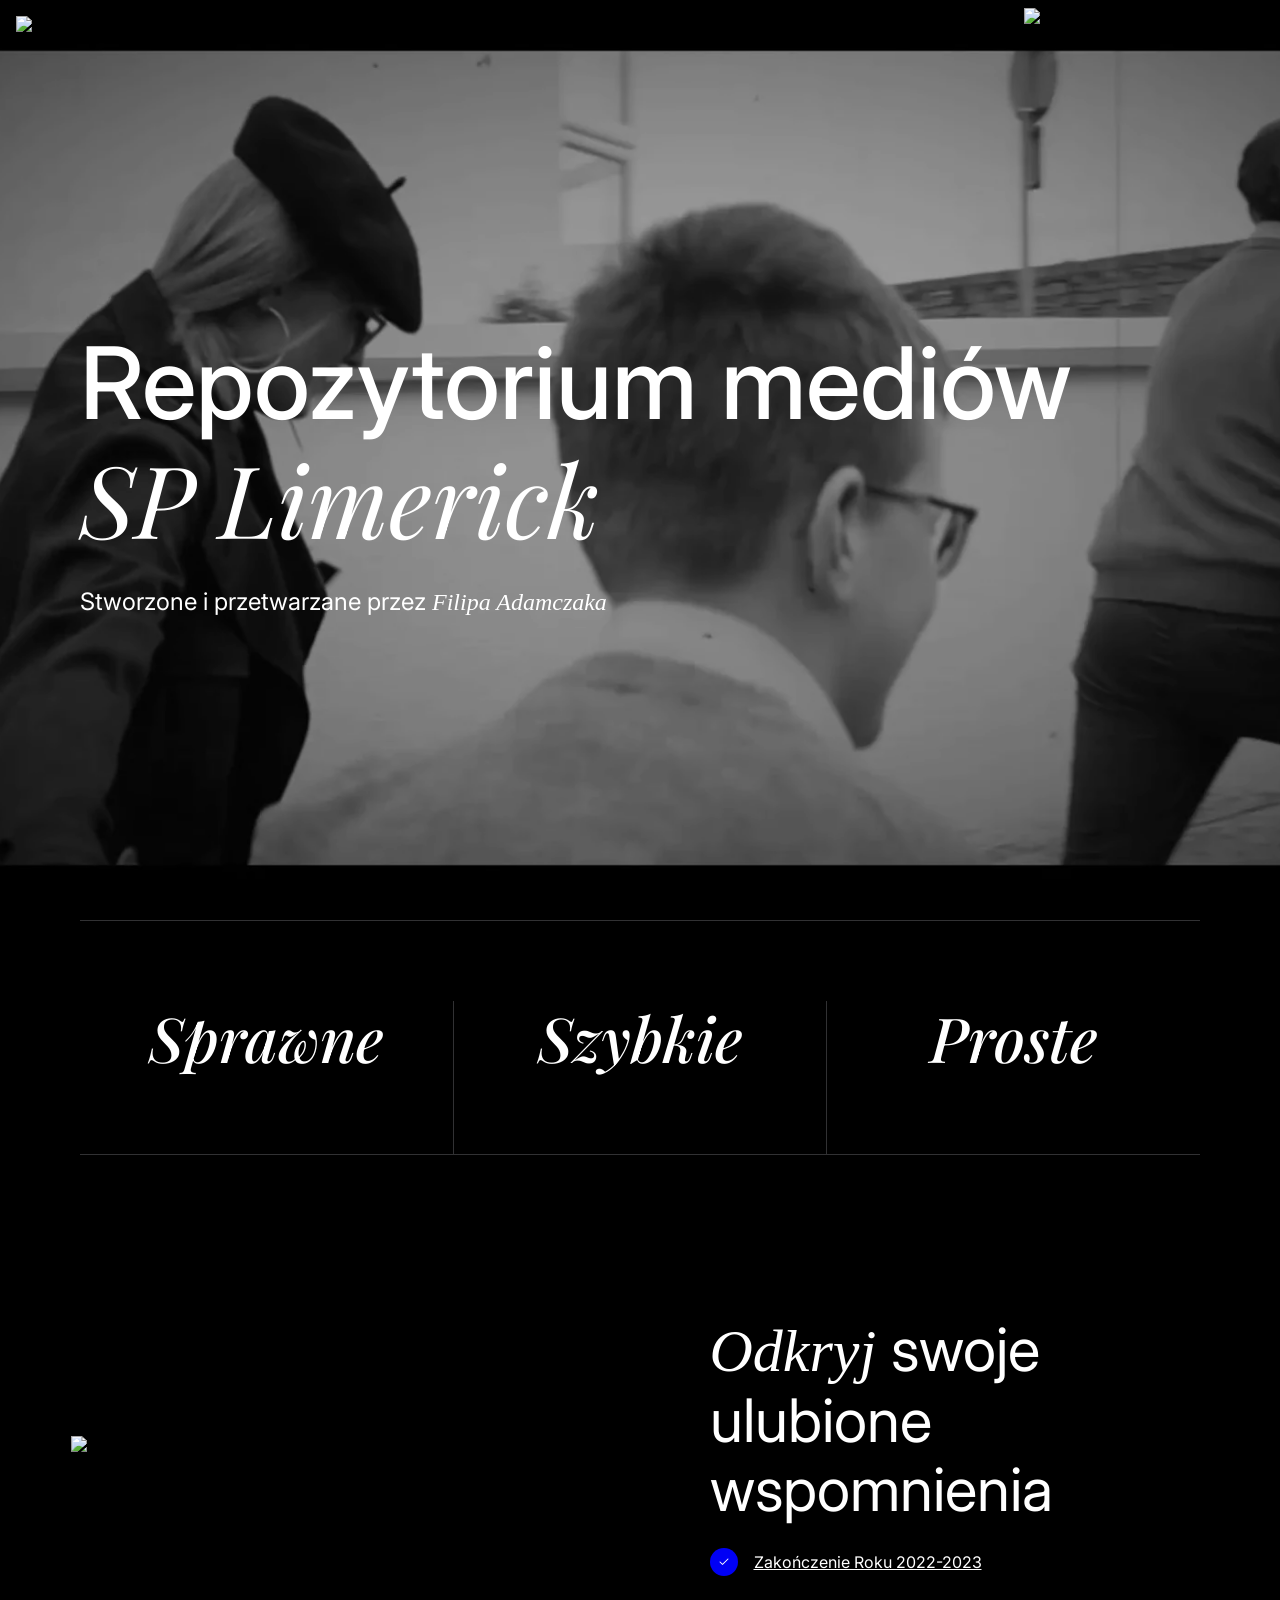
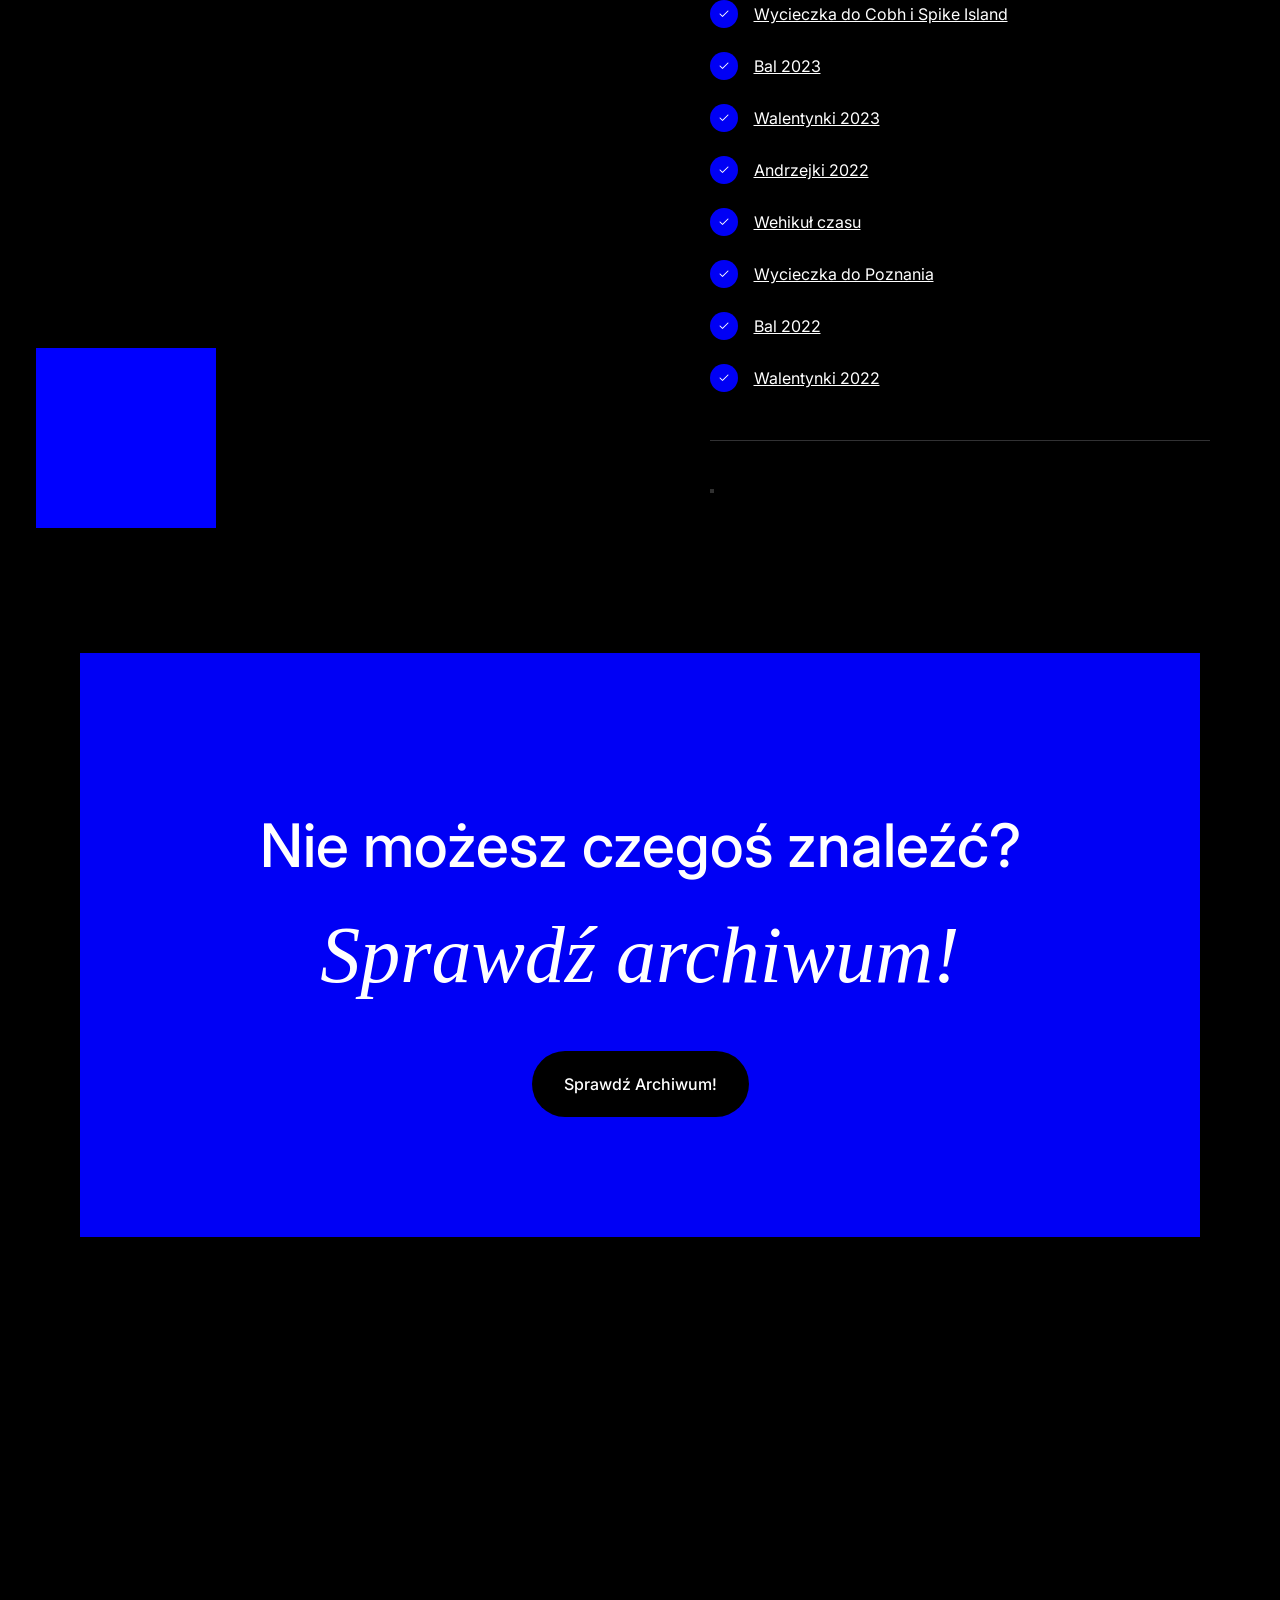
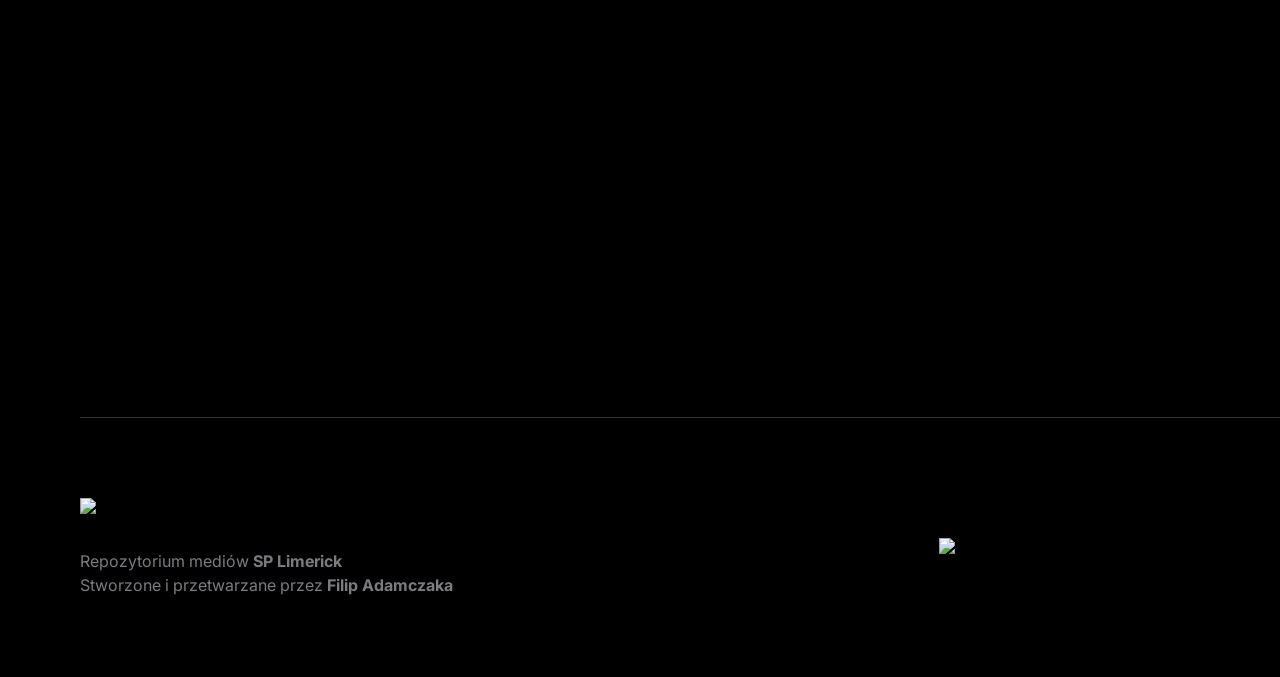
==== commit 4930c2ac: "Updated with new links and added mailing list" ====
--- a/index.html
+++ b/index.html
@@ -205,13 +205,30 @@
                     </svg>
                   </div>
                   <a
+                    href="https://filipadamczak-my.sharepoint.com/:f:/p/filip/EhIS1R_nknlBhQpLlQH2P2MB4C6TJsBLwmuwkPVZzD6kQg?e=gizmLV"
+                    target="_blank"
+                    rel="noreferrer noopener"
+                    class="home-link01"
+                  >
+                    <span>Zakończenie Roku 2022-2023</span>
+                    <br />
+                  </a>
+                </div>
+                <div class="home-check7">
+                  <div class="home-mark7">
+                    <svg viewBox="0 0 1024 1024" class="home-icon22">
+                      <path
+                        d="M823.168 225.835l-439.168 439.168-183.168-183.168c-16.683-16.683-43.691-16.683-60.331 0s-16.683 43.691 0 60.331l213.333 213.333c16.683 16.683 43.691 16.683 60.331 0l469.333-469.333c16.683-16.683 16.683-43.691 0-60.331s-43.691-16.683-60.331 0z"
+                      ></path>
+                    </svg>
+                  </div>
+                  <a
                     href="https://filipadamczak-my.sharepoint.com/personal/filip_filipadamczak_com/_layouts/15/guestaccess.aspx?folderid=02a0b599914494389ad42251183e16175&amp;authkey=AcMAd1RqOwuYoLuSxH-uqhs&amp;e=JnrC5P"
                     target="_blank"
                     rel="noreferrer noopener"
-                    class="home-link01"
-                  >
-                    <span>Wycieczka do Cobh i Spike Island</span>
-                    <br />
+                    class="home-link08"
+                  >
+                    Wycieczka do Cobh i Spike Island
                   </a>
                 </div>
                 <div class="home-check1">
@@ -358,9 +375,11 @@
                 <span>Sprawdź archiwum!</span>
                 <br />
               </span>
-            </a>
+              </a>
           </div>
         </section>
+        <iframe width="540" height="700" src="http://eepurl.com/its6Gs" frameborder="0" scrolling="auto" allowfullscreen style="display: block;margin-left: auto;margin-right: auto;max-width: 100%;">
+        </iframe>
         <div class="home-footer">
           <div class="home-content3">
             <div class="home-main">
